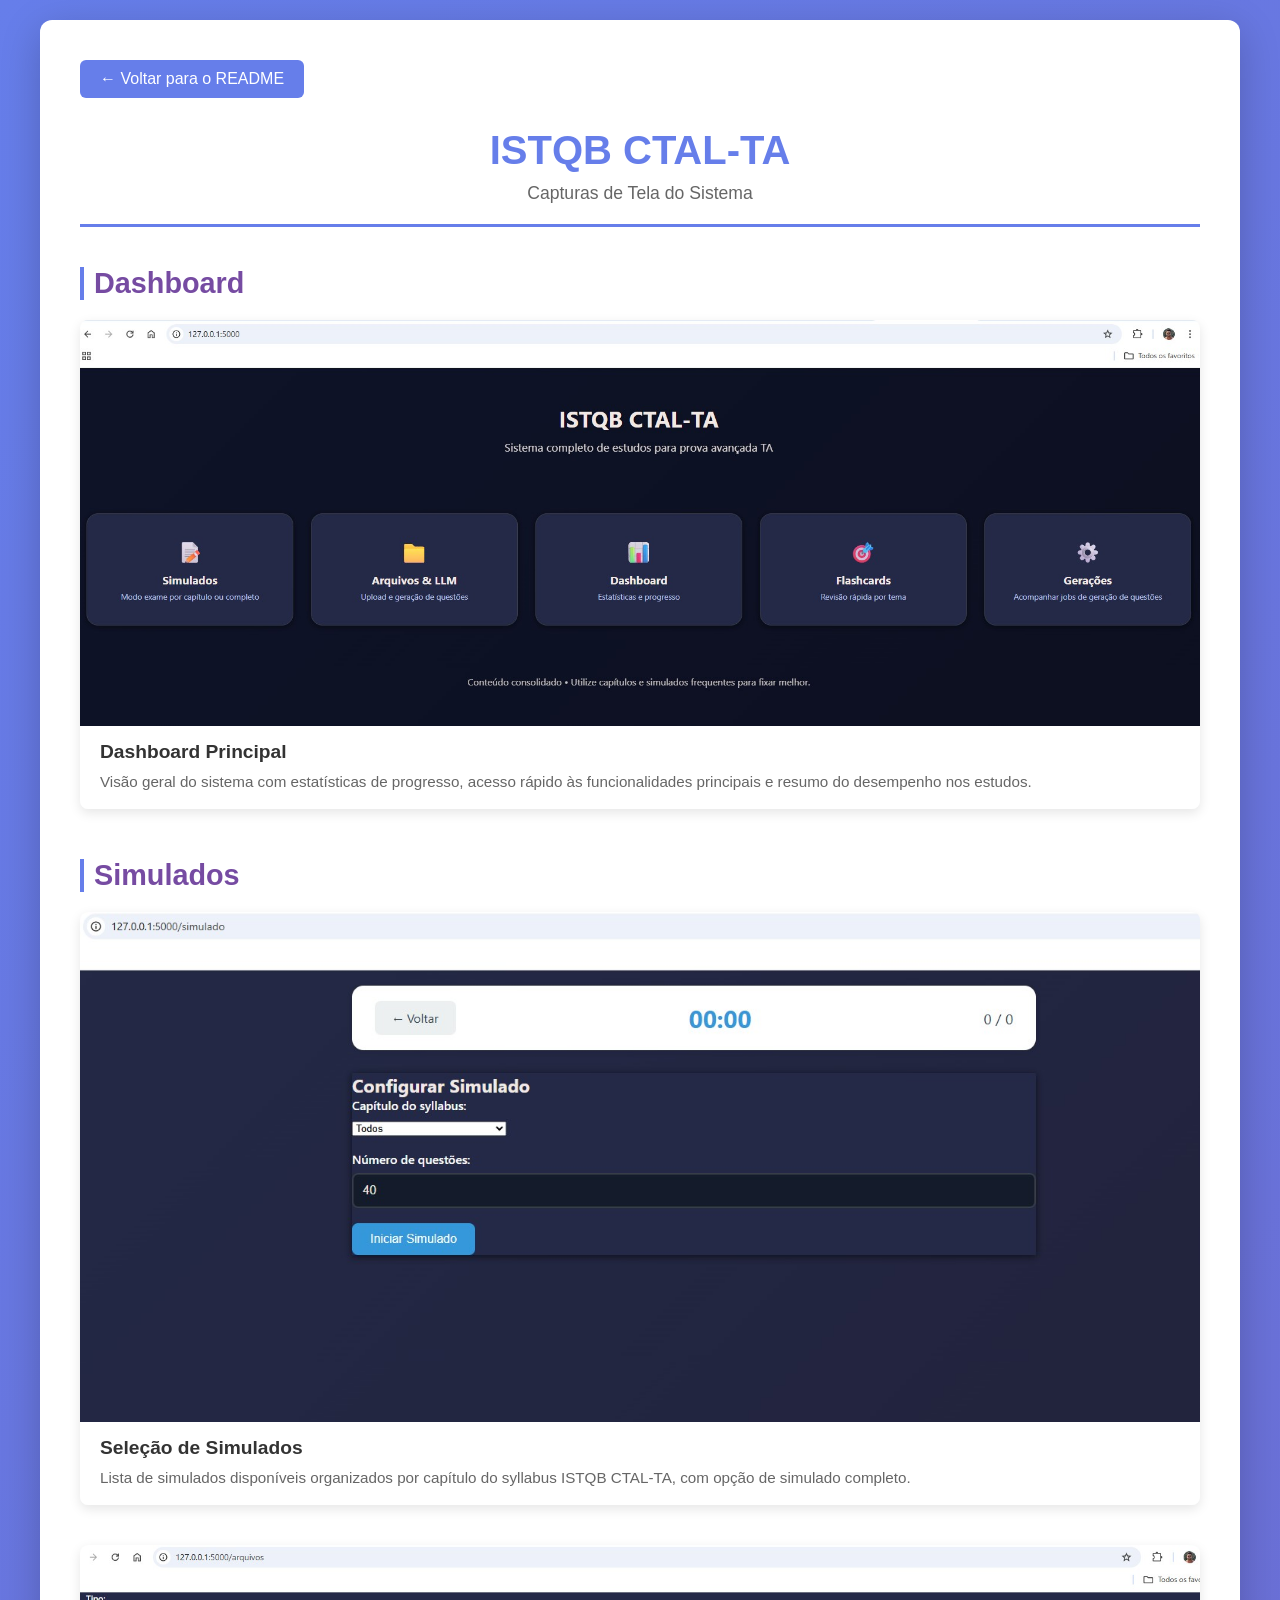
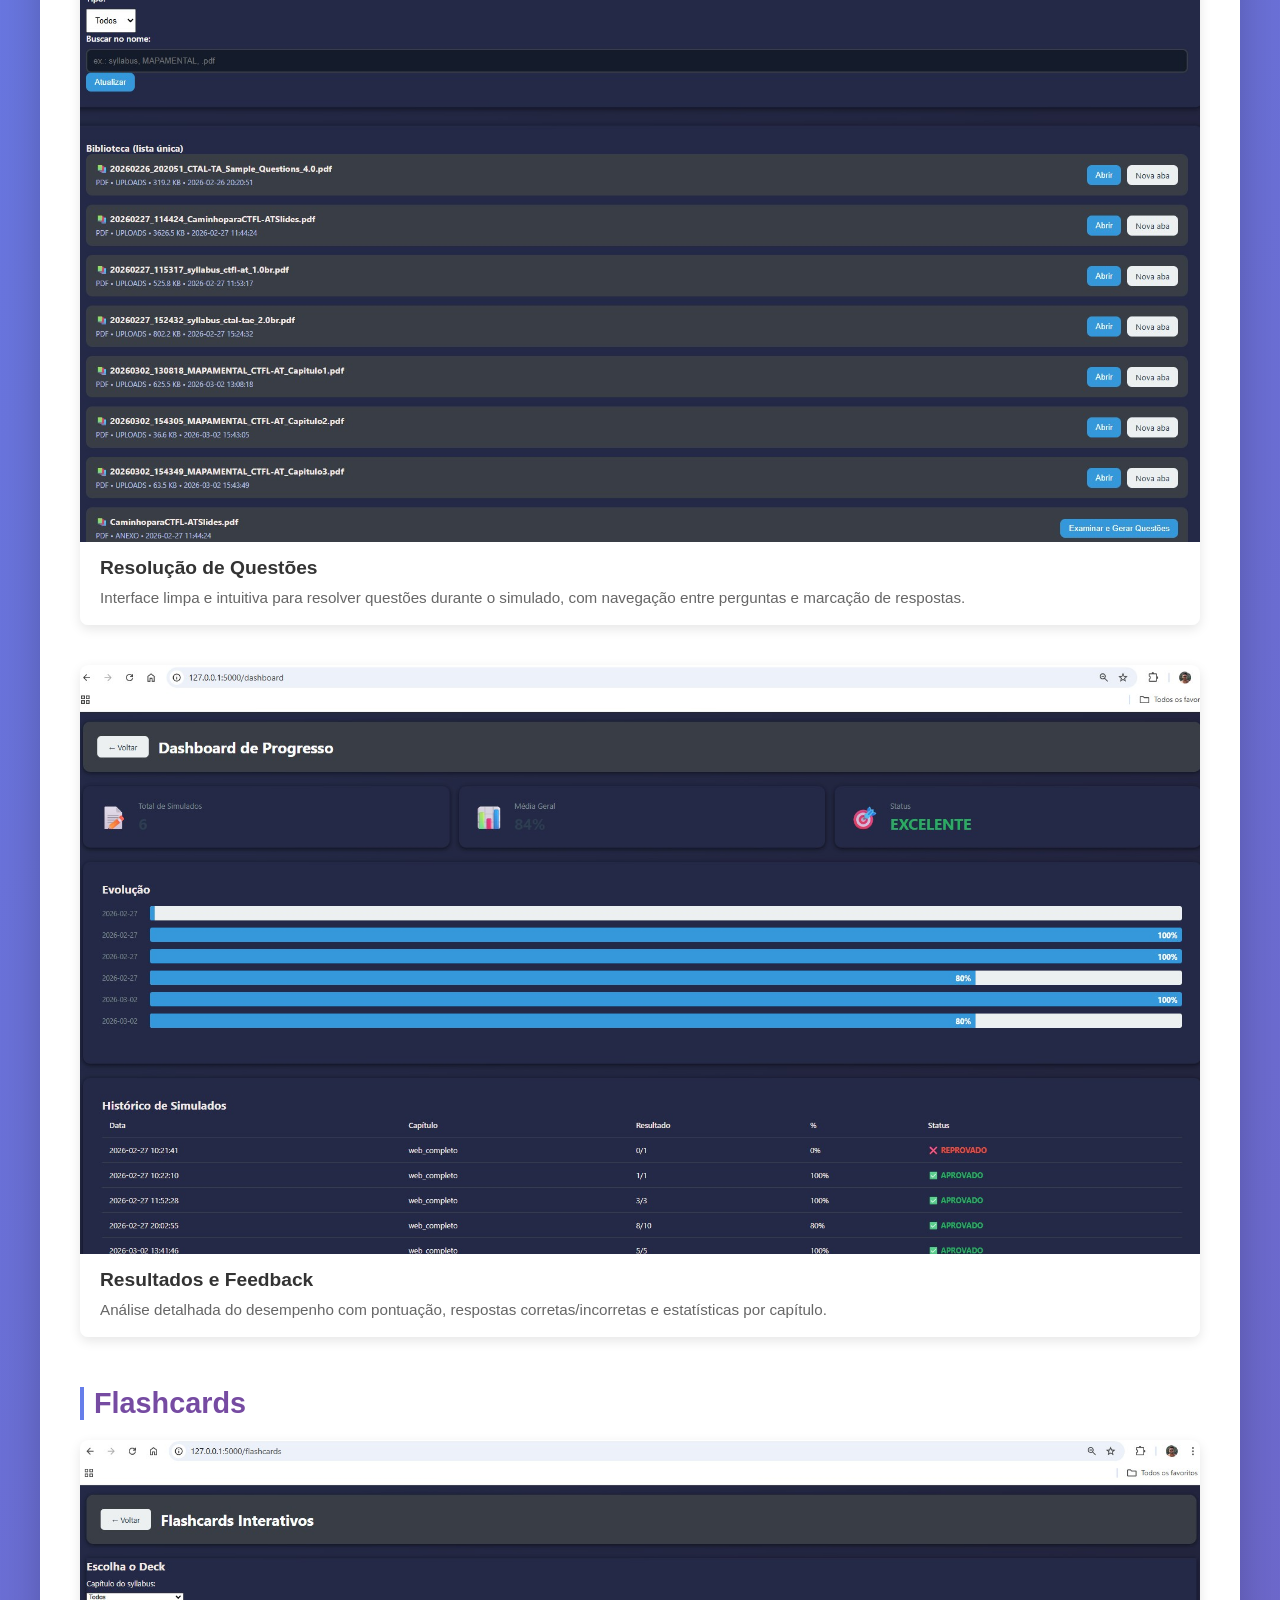
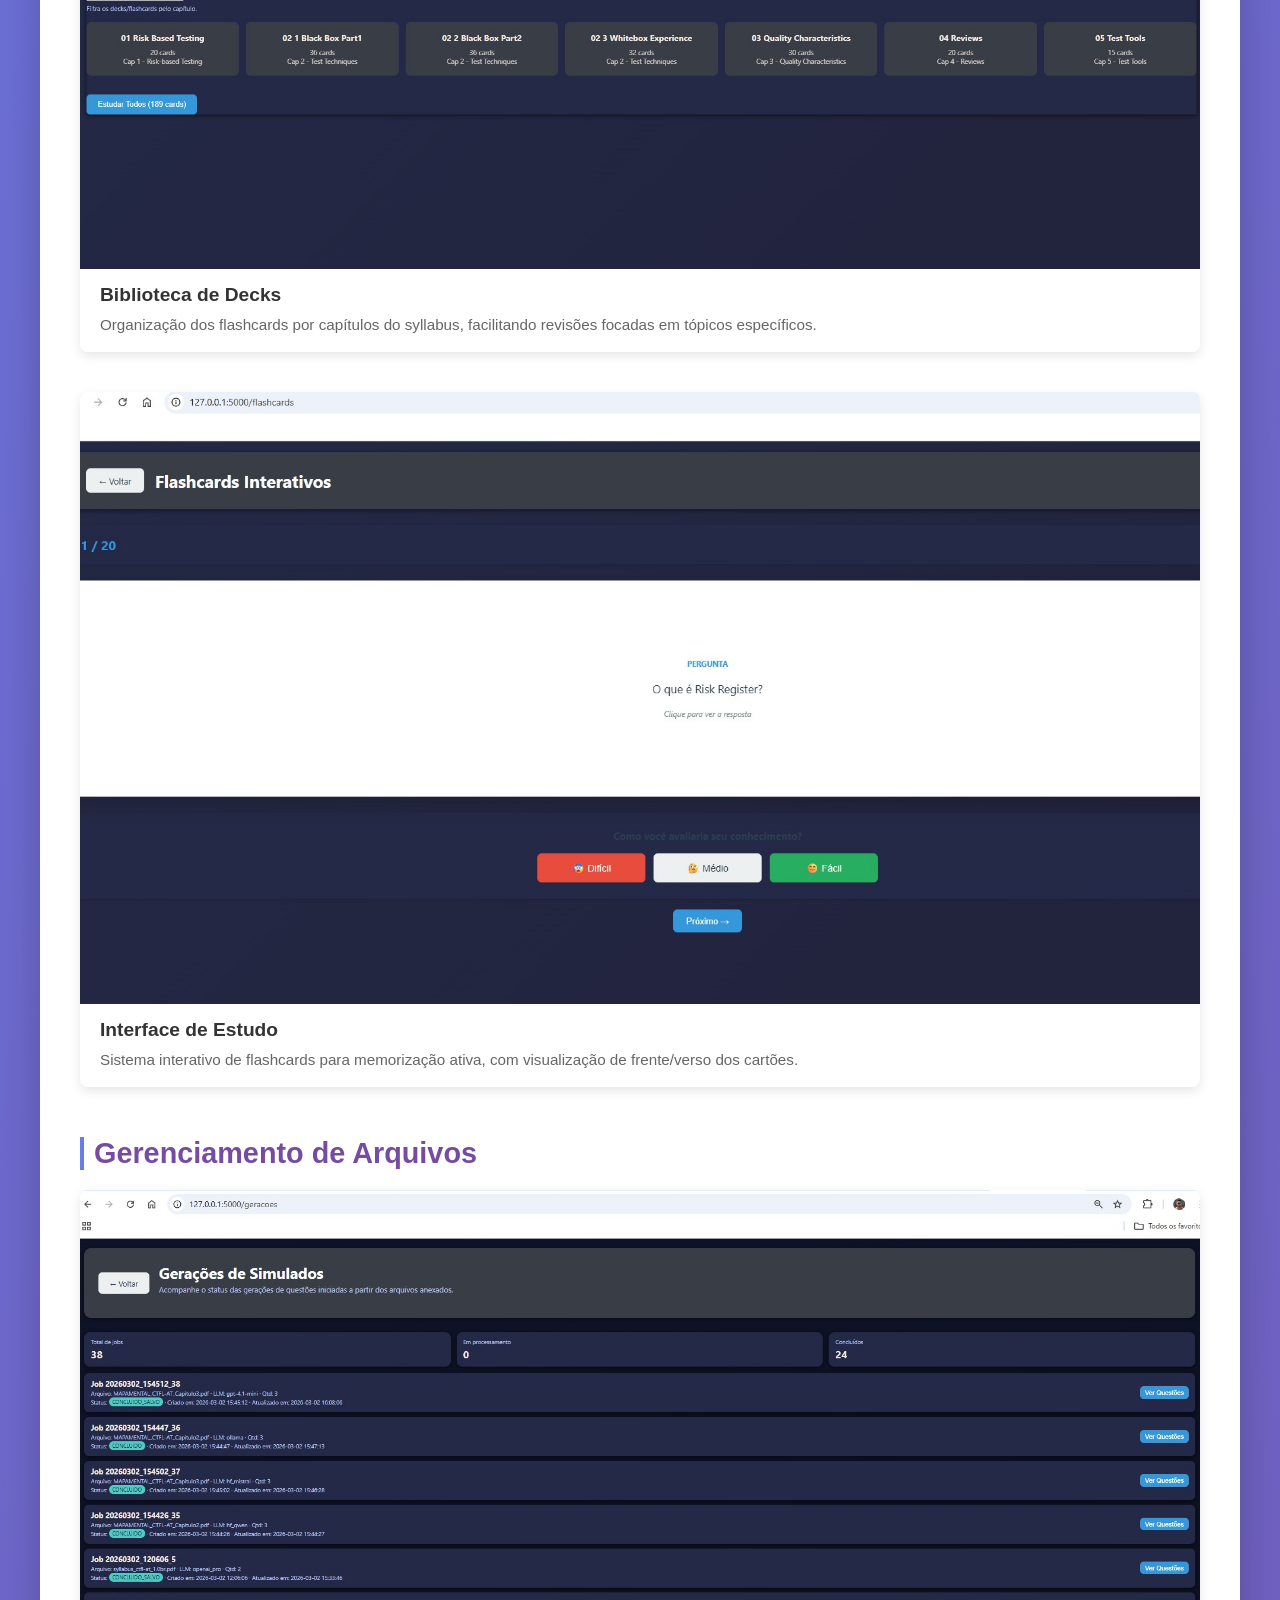
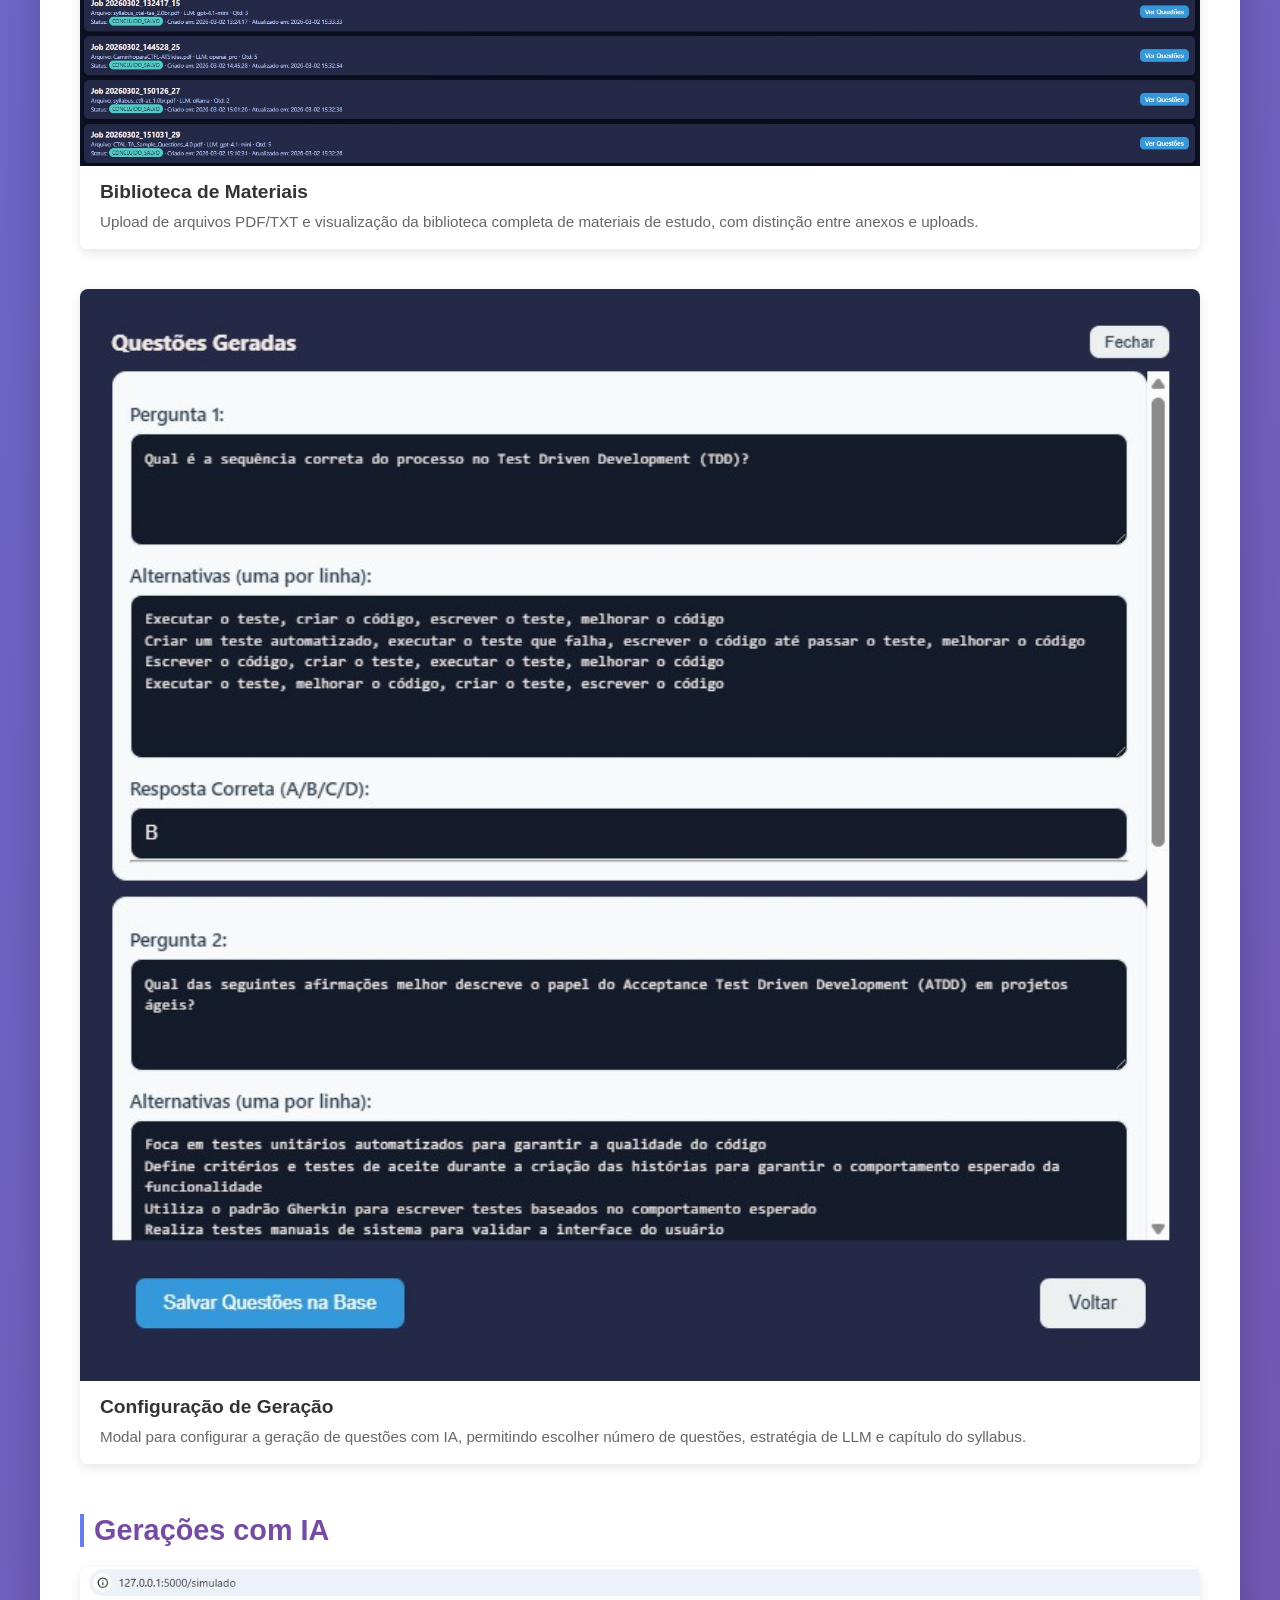
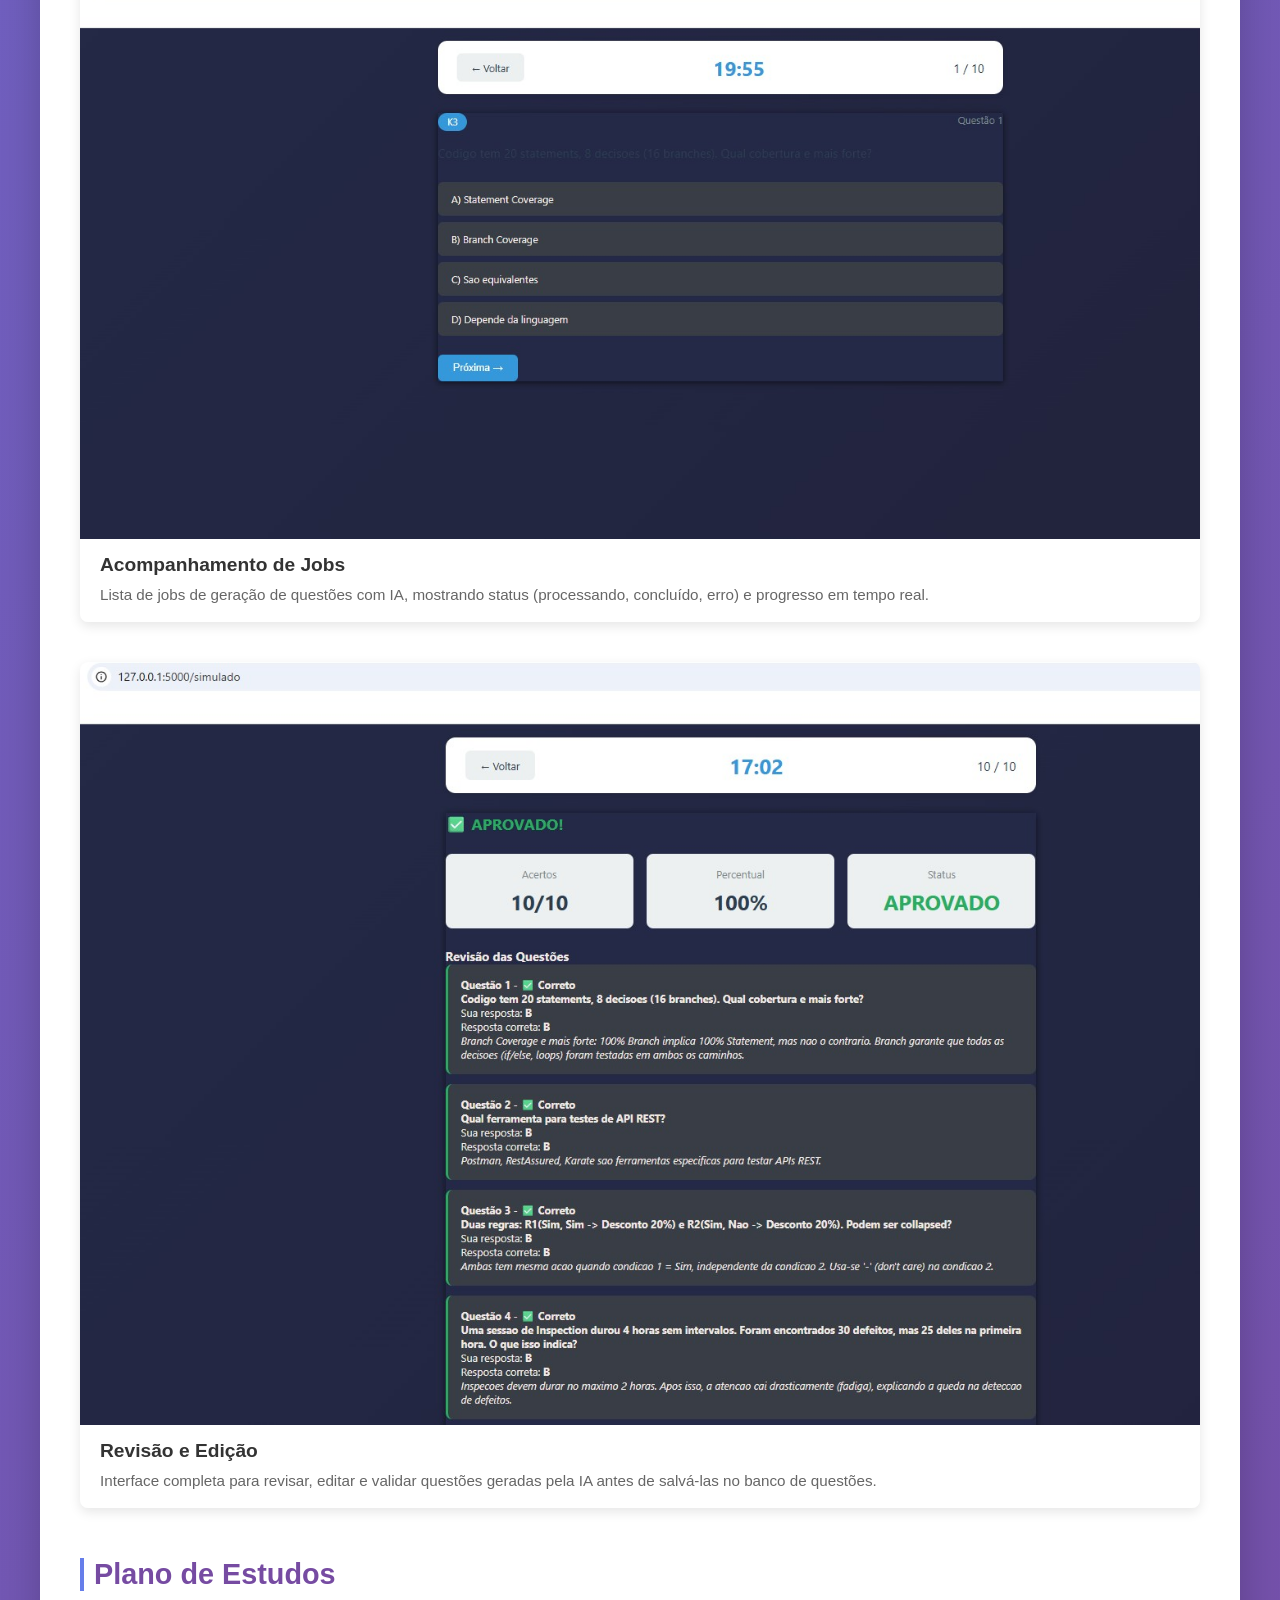
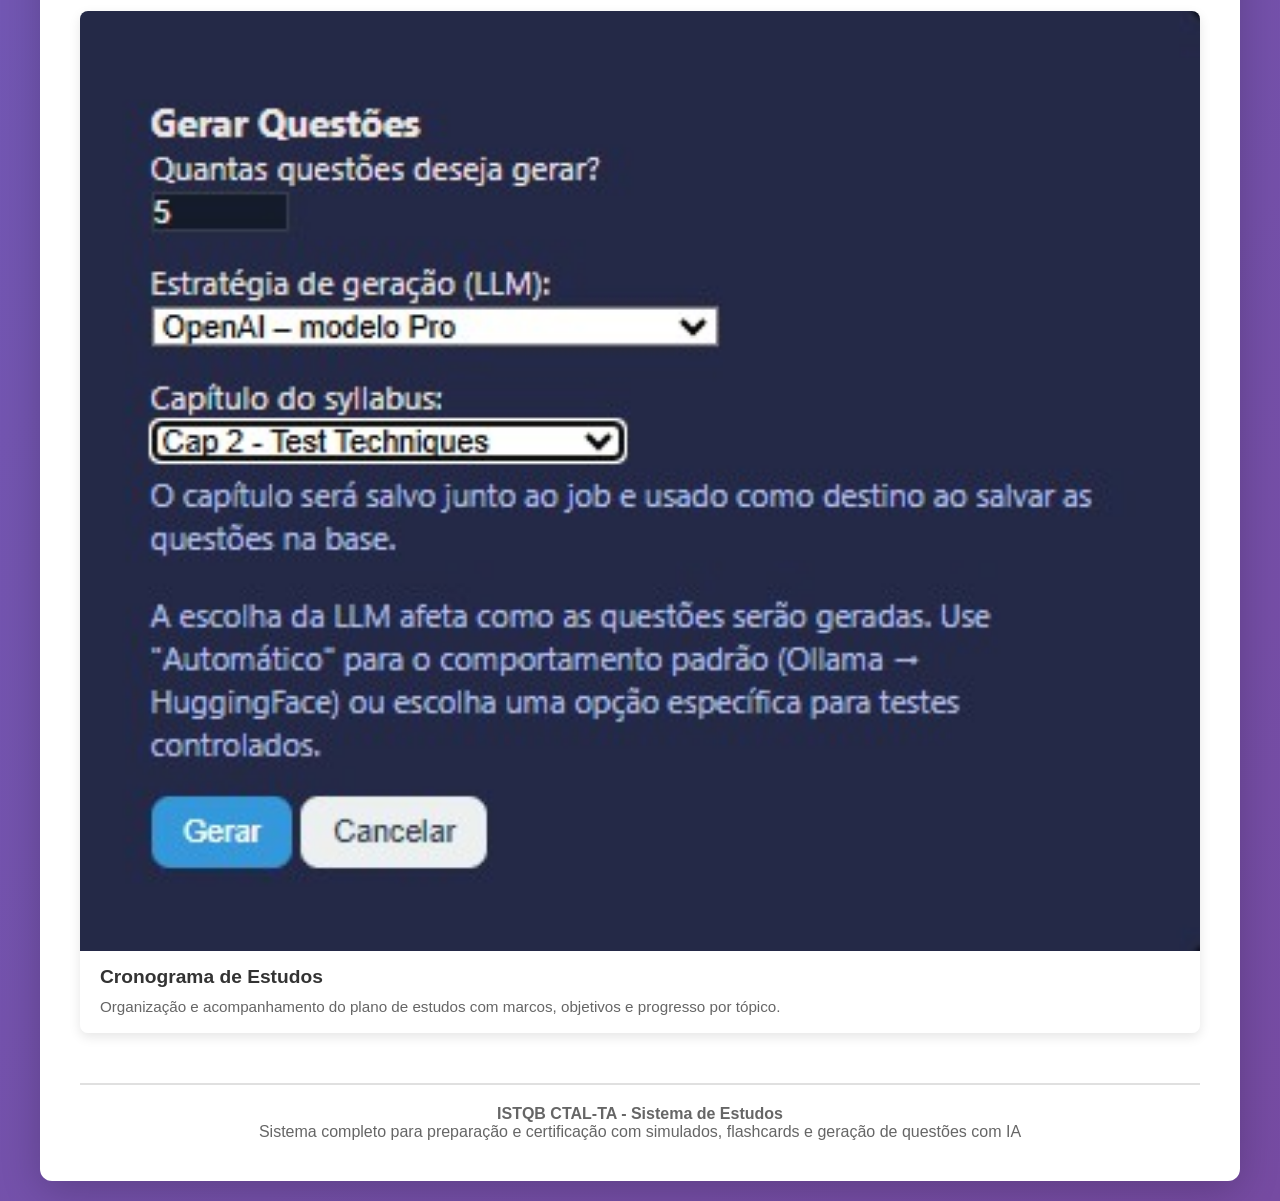
==== screenshots.html @ 4a2ee7ed "update readme witch screenshot link and adjusts page geracoes" ====
<!DOCTYPE html>
<html lang="pt-BR">
<head>
    <meta charset="UTF-8">
    <meta name="viewport" content="width=device-width, initial-scale=1.0">
    <title>ISTQB CTAL-TA - Capturas de Tela do Sistema</title>
    <style>
        * {
            margin: 0;
            padding: 0;
            box-sizing: border-box;
        }

        body {
            font-family: 'Segoe UI', Tahoma, Geneva, Verdana, sans-serif;
            background: linear-gradient(135deg, #667eea 0%, #764ba2 100%);
            color: #333;
            padding: 20px;
        }

        .container {
            max-width: 1200px;
            margin: 0 auto;
            background: white;
            border-radius: 12px;
            padding: 40px;
            box-shadow: 0 10px 40px rgba(0, 0, 0, 0.2);
        }

        header {
            text-align: center;
            margin-bottom: 40px;
            border-bottom: 3px solid #667eea;
            padding-bottom: 20px;
        }

        h1 {
            color: #667eea;
            font-size: 2.5rem;
            margin-bottom: 10px;
        }

        .subtitle {
            color: #666;
            font-size: 1.1rem;
        }

        .section {
            margin-bottom: 50px;
        }

        .section-title {
            color: #764ba2;
            font-size: 1.8rem;
            margin-bottom: 20px;
            padding-left: 10px;
            border-left: 4px solid #667eea;
        }

        .screenshot-item {
            margin-bottom: 40px;
            background: #f8f9fa;
            border-radius: 8px;
            overflow: hidden;
            box-shadow: 0 4px 12px rgba(0, 0, 0, 0.1);
            transition: transform 0.3s ease;
        }

        .screenshot-item:hover {
            transform: translateY(-5px);
            box-shadow: 0 8px 20px rgba(0, 0, 0, 0.15);
        }

        .screenshot-item img {
            width: 100%;
            height: auto;
            display: block;
            cursor: pointer;
        }

        .screenshot-caption {
            padding: 15px 20px;
            background: white;
        }

        .screenshot-caption h3 {
            color: #333;
            font-size: 1.2rem;
            margin-bottom: 8px;
        }

        .screenshot-caption p {
            color: #666;
            font-size: 0.95rem;
            line-height: 1.5;
        }

        .back-link {
            display: inline-block;
            margin-bottom: 30px;
            padding: 10px 20px;
            background: #667eea;
            color: white;
            text-decoration: none;
            border-radius: 6px;
            transition: background 0.3s ease;
        }

        .back-link:hover {
            background: #764ba2;
        }

        /* Modal para visualizar imagem em tamanho maior */
        .modal {
            display: none;
            position: fixed;
            z-index: 1000;
            left: 0;
            top: 0;
            width: 100%;
            height: 100%;
            background-color: rgba(0, 0, 0, 0.9);
            overflow: auto;
        }

        .modal-content {
            margin: auto;
            display: block;
            max-width: 90%;
            max-height: 90%;
            position: absolute;
            top: 50%;
            left: 50%;
            transform: translate(-50%, -50%);
        }

        .close {
            position: absolute;
            top: 20px;
            right: 35px;
            color: white;
            font-size: 40px;
            font-weight: bold;
            cursor: pointer;
            transition: 0.3s;
        }

        .close:hover {
            color: #bbb;
        }

        footer {
            text-align: center;
            margin-top: 40px;
            padding-top: 20px;
            border-top: 2px solid #e0e0e0;
            color: #666;
        }

        @media (max-width: 768px) {
            .container {
                padding: 20px;
            }

            h1 {
                font-size: 2rem;
            }

            .section-title {
                font-size: 1.4rem;
            }
        }
    </style>
</head>
<body>
    <div class="container">
        <a href="README.md" class="back-link">← Voltar para o README</a>

        <header>
            <h1>ISTQB CTAL-TA</h1>
            <p class="subtitle">Capturas de Tela do Sistema</p>
        </header>

        <!-- Dashboard -->
        <div class="section">
            <h2 class="section-title">Dashboard</h2>
            
            <div class="screenshot-item">
                <img src="prints/001.jpg" alt="Dashboard Principal" onclick="openModal(this.src)">
                <div class="screenshot-caption">
                    <h3>Dashboard Principal</h3>
                    <p>Visão geral do sistema com estatísticas de progresso, acesso rápido às funcionalidades principais e resumo do desempenho nos estudos.</p>
                </div>
            </div>
        </div>

        <!-- Simulados -->
        <div class="section">
            <h2 class="section-title">Simulados</h2>
            
            <div class="screenshot-item">
                <img src="prints/002.jpg" alt="Lista de Simulados" onclick="openModal(this.src)">
                <div class="screenshot-caption">
                    <h3>Seleção de Simulados</h3>
                    <p>Lista de simulados disponíveis organizados por capítulo do syllabus ISTQB CTAL-TA, com opção de simulado completo.</p>
                </div>
            </div>

            <div class="screenshot-item">
                <img src="prints/003.jpg" alt="Simulado em Andamento" onclick="openModal(this.src)">
                <div class="screenshot-caption">
                    <h3>Resolução de Questões</h3>
                    <p>Interface limpa e intuitiva para resolver questões durante o simulado, com navegação entre perguntas e marcação de respostas.</p>
                </div>
            </div>

            <div class="screenshot-item">
                <img src="prints/004.jpg" alt="Resultado do Simulado" onclick="openModal(this.src)">
                <div class="screenshot-caption">
                    <h3>Resultados e Feedback</h3>
                    <p>Análise detalhada do desempenho com pontuação, respostas corretas/incorretas e estatísticas por capítulo.</p>
                </div>
            </div>
        </div>

        <!-- Flashcards -->
        <div class="section">
            <h2 class="section-title">Flashcards</h2>
            
            <div class="screenshot-item">
                <img src="prints/005.jpg" alt="Decks de Flashcards" onclick="openModal(this.src)">
                <div class="screenshot-caption">
                    <h3>Biblioteca de Decks</h3>
                    <p>Organização dos flashcards por capítulos do syllabus, facilitando revisões focadas em tópicos específicos.</p>
                </div>
            </div>

            <div class="screenshot-item">
                <img src="prints/006.jpg" alt="Estudo com Flashcards" onclick="openModal(this.src)">
                <div class="screenshot-caption">
                    <h3>Interface de Estudo</h3>
                    <p>Sistema interativo de flashcards para memorização ativa, com visualização de frente/verso dos cartões.</p>
                </div>
            </div>
        </div>

        <!-- Gerenciamento de Arquivos -->
        <div class="section">
            <h2 class="section-title">Gerenciamento de Arquivos</h2>
            
            <div class="screenshot-item">
                <img src="prints/007.jpg" alt="Upload e Biblioteca" onclick="openModal(this.src)">
                <div class="screenshot-caption">
                    <h3>Biblioteca de Materiais</h3>
                    <p>Upload de arquivos PDF/TXT e visualização da biblioteca completa de materiais de estudo, com distinção entre anexos e uploads.</p>
                </div>
            </div>

            <div class="screenshot-item">
                <img src="prints/08.jpg" alt="Modal de Geração" onclick="openModal(this.src)">
                <div class="screenshot-caption">
                    <h3>Configuração de Geração</h3>
                    <p>Modal para configurar a geração de questões com IA, permitindo escolher número de questões, estratégia de LLM e capítulo do syllabus.</p>
                </div>
            </div>
        </div>

        <!-- Gerações Assíncronas -->
        <div class="section">
            <h2 class="section-title">Gerações com IA</h2>
            
            <div class="screenshot-item">
                <img src="prints/009.jpg" alt="Jobs de Geração" onclick="openModal(this.src)">
                <div class="screenshot-caption">
                    <h3>Acompanhamento de Jobs</h3>
                    <p>Lista de jobs de geração de questões com IA, mostrando status (processando, concluído, erro) e progresso em tempo real.</p>
                </div>
            </div>

            <div class="screenshot-item">
                <img src="prints/010.jpg" alt="Revisão de Questões" onclick="openModal(this.src)">
                <div class="screenshot-caption">
                    <h3>Revisão e Edição</h3>
                    <p>Interface completa para revisar, editar e validar questões geradas pela IA antes de salvá-las no banco de questões.</p>
                </div>
            </div>
        </div>

        <!-- Plano de Estudos -->
        <div class="section">
            <h2 class="section-title">Plano de Estudos</h2>
            
            <div class="screenshot-item">
                <img src="prints/011.jpg" alt="Plano de Estudos" onclick="openModal(this.src)">
                <div class="screenshot-caption">
                    <h3>Cronograma de Estudos</h3>
                    <p>Organização e acompanhamento do plano de estudos com marcos, objetivos e progresso por tópico.</p>
                </div>
            </div>
        </div>

        <footer>
            <p><strong>ISTQB CTAL-TA - Sistema de Estudos</strong></p>
            <p>Sistema completo para preparação e certificação com simulados, flashcards e geração de questões com IA</p>
        </footer>
    </div>

    <!-- Modal para visualização ampliada -->
    <div id="imageModal" class="modal" onclick="closeModal()">
        <span class="close" onclick="closeModal()">&times;</span>
        <img class="modal-content" id="modalImage">
    </div>

    <script>
        function openModal(src) {
            const modal = document.getElementById('imageModal');
            const modalImg = document.getElementById('modalImage');
            modal.style.display = 'block';
            modalImg.src = src;
        }

        function closeModal() {
            document.getElementById('imageModal').style.display = 'none';
        }

        // Fechar modal com ESC
        document.addEventListener('keydown', function(event) {
            if (event.key === 'Escape') {
                closeModal();
            }
        });
    </script>
</body>
</html>
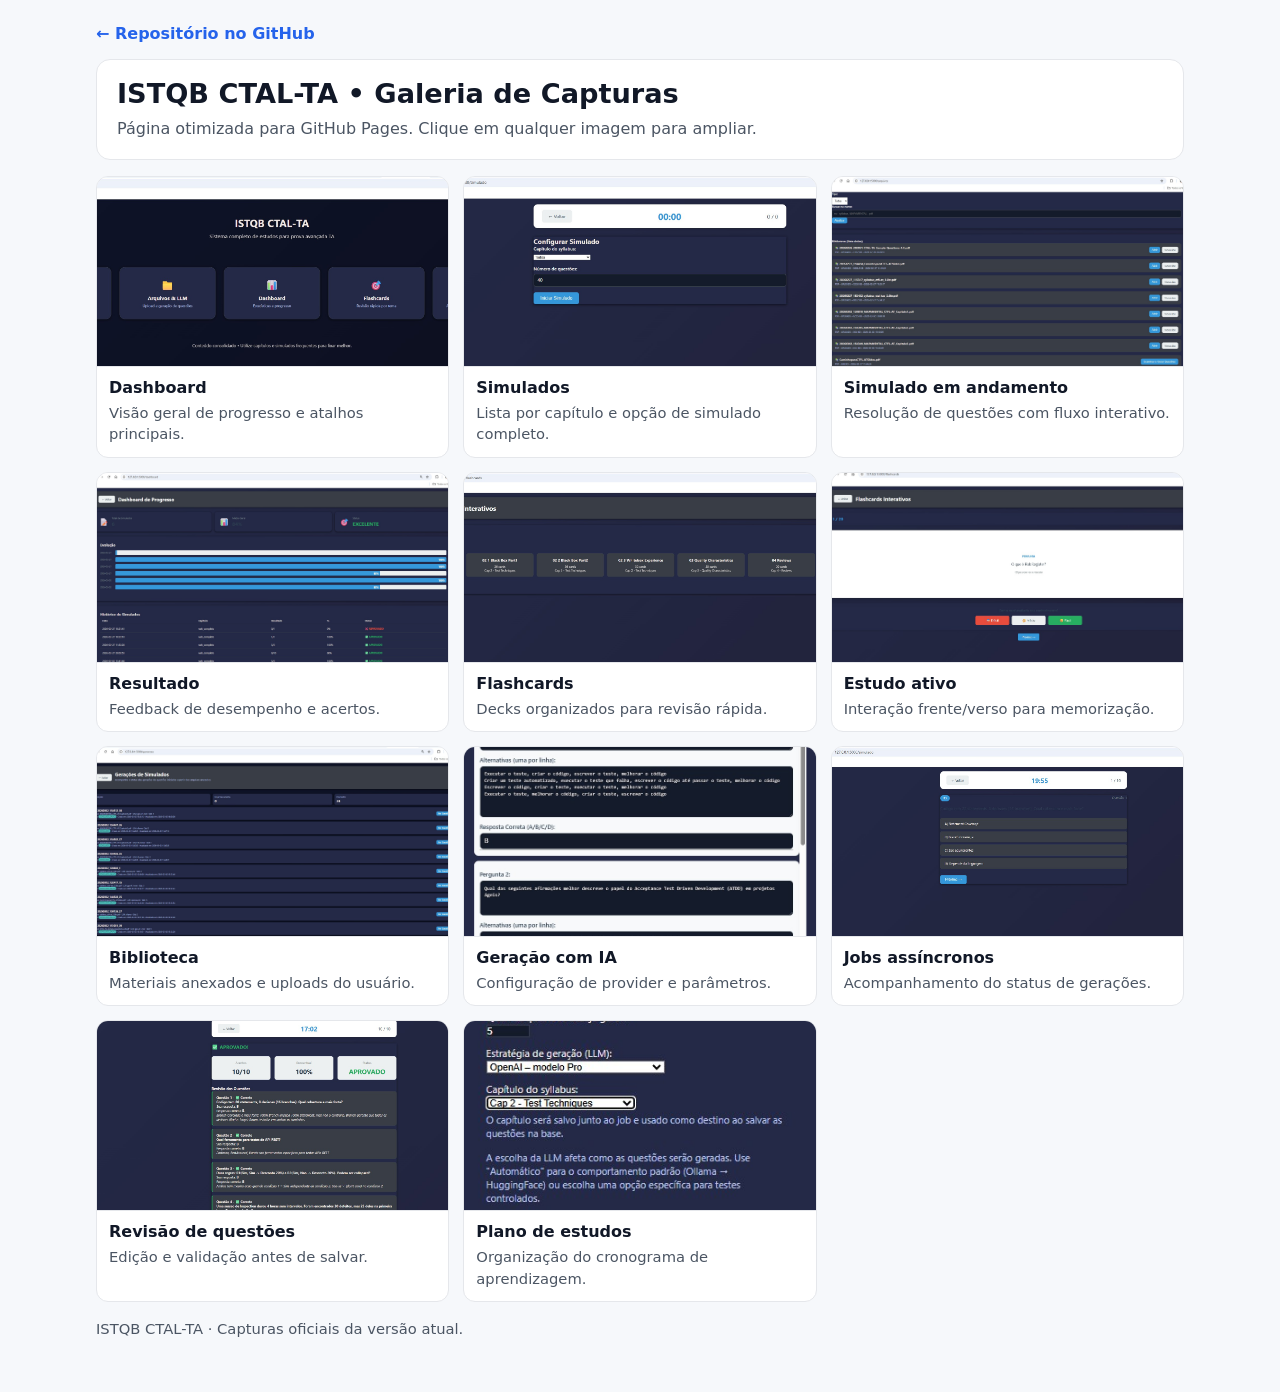
==== commit 46040dc2: "update readme and screenshots" ====
--- a/screenshots.html
+++ b/screenshots.html
@@ -3,331 +3,207 @@
 <head>
     <meta charset="UTF-8">
     <meta name="viewport" content="width=device-width, initial-scale=1.0">
-    <title>ISTQB CTAL-TA - Capturas de Tela do Sistema</title>
+    <title>ISTQB CTAL-TA - Galeria do Sistema</title>
     <style>
-        * {
+        :root {
+            color-scheme: light;
+            --bg: #f6f8fb;
+            --card: #ffffff;
+            --line: #e5e7eb;
+            --text: #111827;
+            --muted: #4b5563;
+            --brand: #2563eb;
+            --brand-strong: #1d4ed8;
+        }
+
+        * { box-sizing: border-box; }
+
+        body {
             margin: 0;
-            padding: 0;
-            box-sizing: border-box;
-        }
-
-        body {
-            font-family: 'Segoe UI', Tahoma, Geneva, Verdana, sans-serif;
-            background: linear-gradient(135deg, #667eea 0%, #764ba2 100%);
-            color: #333;
-            padding: 20px;
-        }
-
-        .container {
-            max-width: 1200px;
+            font-family: system-ui, -apple-system, Segoe UI, Roboto, Arial, sans-serif;
+            background: var(--bg);
+            color: var(--text);
+        }
+
+        .wrap {
+            max-width: 1120px;
             margin: 0 auto;
-            background: white;
-            border-radius: 12px;
-            padding: 40px;
-            box-shadow: 0 10px 40px rgba(0, 0, 0, 0.2);
-        }
-
-        header {
-            text-align: center;
-            margin-bottom: 40px;
-            border-bottom: 3px solid #667eea;
-            padding-bottom: 20px;
-        }
-
-        h1 {
-            color: #667eea;
-            font-size: 2.5rem;
-            margin-bottom: 10px;
-        }
-
-        .subtitle {
-            color: #666;
-            font-size: 1.1rem;
-        }
-
-        .section {
-            margin-bottom: 50px;
-        }
-
-        .section-title {
-            color: #764ba2;
-            font-size: 1.8rem;
-            margin-bottom: 20px;
-            padding-left: 10px;
-            border-left: 4px solid #667eea;
-        }
-
-        .screenshot-item {
-            margin-bottom: 40px;
-            background: #f8f9fa;
-            border-radius: 8px;
-            overflow: hidden;
-            box-shadow: 0 4px 12px rgba(0, 0, 0, 0.1);
-            transition: transform 0.3s ease;
-        }
-
-        .screenshot-item:hover {
-            transform: translateY(-5px);
-            box-shadow: 0 8px 20px rgba(0, 0, 0, 0.15);
-        }
-
-        .screenshot-item img {
-            width: 100%;
-            height: auto;
-            display: block;
-            cursor: pointer;
-        }
-
-        .screenshot-caption {
-            padding: 15px 20px;
-            background: white;
-        }
-
-        .screenshot-caption h3 {
-            color: #333;
-            font-size: 1.2rem;
-            margin-bottom: 8px;
-        }
-
-        .screenshot-caption p {
-            color: #666;
-            font-size: 0.95rem;
-            line-height: 1.5;
+            padding: 24px 16px 40px;
+        }
+
+        .topbar {
+            margin-bottom: 16px;
         }
 
         .back-link {
             display: inline-block;
-            margin-bottom: 30px;
-            padding: 10px 20px;
-            background: #667eea;
-            color: white;
             text-decoration: none;
-            border-radius: 6px;
-            transition: background 0.3s ease;
-        }
-
-        .back-link:hover {
-            background: #764ba2;
-        }
-
-        /* Modal para visualizar imagem em tamanho maior */
+            color: var(--brand);
+            font-weight: 600;
+        }
+
+        .hero {
+            background: var(--card);
+            border: 1px solid var(--line);
+            border-radius: 14px;
+            padding: 18px 20px;
+            margin-bottom: 16px;
+        }
+
+        h1 {
+            margin: 0 0 8px;
+            font-size: 1.7rem;
+        }
+
+        .subtitle {
+            margin: 0;
+            color: var(--muted);
+            line-height: 1.5;
+        }
+
+        .grid {
+            display: grid;
+            grid-template-columns: repeat(auto-fit, minmax(290px, 1fr));
+            gap: 14px;
+        }
+
+        .card {
+            background: var(--card);
+            border: 1px solid var(--line);
+            border-radius: 12px;
+            overflow: hidden;
+        }
+
+        .card button {
+            display: block;
+            width: 100%;
+            border: 0;
+            padding: 0;
+            background: transparent;
+            cursor: zoom-in;
+        }
+
+        .card img {
+            width: 100%;
+            height: 190px;
+            object-fit: cover;
+            display: block;
+            border-bottom: 1px solid var(--line);
+        }
+
+        .cap {
+            padding: 11px 12px 12px;
+        }
+
+        .cap h2 {
+            margin: 0 0 5px;
+            font-size: 1rem;
+        }
+
+        .cap p {
+            margin: 0;
+            color: var(--muted);
+            font-size: 0.92rem;
+            line-height: 1.45;
+        }
+
+        .footer {
+            margin-top: 18px;
+            color: var(--muted);
+            font-size: 0.92rem;
+        }
+
         .modal {
+            position: fixed;
+            inset: 0;
+            background: rgba(0,0,0,.84);
             display: none;
+            align-items: center;
+            justify-content: center;
+            padding: 18px;
+            z-index: 999;
+        }
+
+        .modal.open { display: flex; }
+
+        .modal img {
+            max-width: min(1200px, 100%);
+            max-height: 92vh;
+            border-radius: 10px;
+            box-shadow: 0 16px 40px rgba(0,0,0,.45);
+        }
+
+        .close {
             position: fixed;
-            z-index: 1000;
-            left: 0;
-            top: 0;
-            width: 100%;
-            height: 100%;
-            background-color: rgba(0, 0, 0, 0.9);
-            overflow: auto;
-        }
-
-        .modal-content {
-            margin: auto;
-            display: block;
-            max-width: 90%;
-            max-height: 90%;
-            position: absolute;
-            top: 50%;
-            left: 50%;
-            transform: translate(-50%, -50%);
-        }
-
-        .close {
-            position: absolute;
-            top: 20px;
-            right: 35px;
-            color: white;
-            font-size: 40px;
-            font-weight: bold;
+            top: 14px;
+            right: 16px;
+            border: 0;
+            background: transparent;
+            color: #fff;
+            font-size: 2rem;
             cursor: pointer;
-            transition: 0.3s;
-        }
-
-        .close:hover {
-            color: #bbb;
-        }
-
-        footer {
-            text-align: center;
-            margin-top: 40px;
-            padding-top: 20px;
-            border-top: 2px solid #e0e0e0;
-            color: #666;
-        }
-
-        @media (max-width: 768px) {
-            .container {
-                padding: 20px;
-            }
-
-            h1 {
-                font-size: 2rem;
-            }
-
-            .section-title {
-                font-size: 1.4rem;
-            }
         }
     </style>
 </head>
 <body>
-    <div class="container">
-        <a href="README.md" class="back-link">← Voltar para o README</a>
-
-        <header>
-            <h1>ISTQB CTAL-TA</h1>
-            <p class="subtitle">Capturas de Tela do Sistema</p>
-        </header>
-
-        <!-- Dashboard -->
-        <div class="section">
-            <h2 class="section-title">Dashboard</h2>
-            
-            <div class="screenshot-item">
-                <img src="prints/001.jpg" alt="Dashboard Principal" onclick="openModal(this.src)">
-                <div class="screenshot-caption">
-                    <h3>Dashboard Principal</h3>
-                    <p>Visão geral do sistema com estatísticas de progresso, acesso rápido às funcionalidades principais e resumo do desempenho nos estudos.</p>
-                </div>
-            </div>
+    <main class="wrap">
+        <div class="topbar">
+            <a href="https://github.com/lucasteixeirati/ISTQB-CTAL-TA" class="back-link">← Repositório no GitHub</a>
         </div>
 
-        <!-- Simulados -->
-        <div class="section">
-            <h2 class="section-title">Simulados</h2>
-            
-            <div class="screenshot-item">
-                <img src="prints/002.jpg" alt="Lista de Simulados" onclick="openModal(this.src)">
-                <div class="screenshot-caption">
-                    <h3>Seleção de Simulados</h3>
-                    <p>Lista de simulados disponíveis organizados por capítulo do syllabus ISTQB CTAL-TA, com opção de simulado completo.</p>
-                </div>
-            </div>
-
-            <div class="screenshot-item">
-                <img src="prints/003.jpg" alt="Simulado em Andamento" onclick="openModal(this.src)">
-                <div class="screenshot-caption">
-                    <h3>Resolução de Questões</h3>
-                    <p>Interface limpa e intuitiva para resolver questões durante o simulado, com navegação entre perguntas e marcação de respostas.</p>
-                </div>
-            </div>
-
-            <div class="screenshot-item">
-                <img src="prints/004.jpg" alt="Resultado do Simulado" onclick="openModal(this.src)">
-                <div class="screenshot-caption">
-                    <h3>Resultados e Feedback</h3>
-                    <p>Análise detalhada do desempenho com pontuação, respostas corretas/incorretas e estatísticas por capítulo.</p>
-                </div>
-            </div>
-        </div>
-
-        <!-- Flashcards -->
-        <div class="section">
-            <h2 class="section-title">Flashcards</h2>
-            
-            <div class="screenshot-item">
-                <img src="prints/005.jpg" alt="Decks de Flashcards" onclick="openModal(this.src)">
-                <div class="screenshot-caption">
-                    <h3>Biblioteca de Decks</h3>
-                    <p>Organização dos flashcards por capítulos do syllabus, facilitando revisões focadas em tópicos específicos.</p>
-                </div>
-            </div>
-
-            <div class="screenshot-item">
-                <img src="prints/006.jpg" alt="Estudo com Flashcards" onclick="openModal(this.src)">
-                <div class="screenshot-caption">
-                    <h3>Interface de Estudo</h3>
-                    <p>Sistema interativo de flashcards para memorização ativa, com visualização de frente/verso dos cartões.</p>
-                </div>
-            </div>
-        </div>
-
-        <!-- Gerenciamento de Arquivos -->
-        <div class="section">
-            <h2 class="section-title">Gerenciamento de Arquivos</h2>
-            
-            <div class="screenshot-item">
-                <img src="prints/007.jpg" alt="Upload e Biblioteca" onclick="openModal(this.src)">
-                <div class="screenshot-caption">
-                    <h3>Biblioteca de Materiais</h3>
-                    <p>Upload de arquivos PDF/TXT e visualização da biblioteca completa de materiais de estudo, com distinção entre anexos e uploads.</p>
-                </div>
-            </div>
-
-            <div class="screenshot-item">
-                <img src="prints/08.jpg" alt="Modal de Geração" onclick="openModal(this.src)">
-                <div class="screenshot-caption">
-                    <h3>Configuração de Geração</h3>
-                    <p>Modal para configurar a geração de questões com IA, permitindo escolher número de questões, estratégia de LLM e capítulo do syllabus.</p>
-                </div>
-            </div>
-        </div>
-
-        <!-- Gerações Assíncronas -->
-        <div class="section">
-            <h2 class="section-title">Gerações com IA</h2>
-            
-            <div class="screenshot-item">
-                <img src="prints/009.jpg" alt="Jobs de Geração" onclick="openModal(this.src)">
-                <div class="screenshot-caption">
-                    <h3>Acompanhamento de Jobs</h3>
-                    <p>Lista de jobs de geração de questões com IA, mostrando status (processando, concluído, erro) e progresso em tempo real.</p>
-                </div>
-            </div>
-
-            <div class="screenshot-item">
-                <img src="prints/010.jpg" alt="Revisão de Questões" onclick="openModal(this.src)">
-                <div class="screenshot-caption">
-                    <h3>Revisão e Edição</h3>
-                    <p>Interface completa para revisar, editar e validar questões geradas pela IA antes de salvá-las no banco de questões.</p>
-                </div>
-            </div>
-        </div>
-
-        <!-- Plano de Estudos -->
-        <div class="section">
-            <h2 class="section-title">Plano de Estudos</h2>
-            
-            <div class="screenshot-item">
-                <img src="prints/011.jpg" alt="Plano de Estudos" onclick="openModal(this.src)">
-                <div class="screenshot-caption">
-                    <h3>Cronograma de Estudos</h3>
-                    <p>Organização e acompanhamento do plano de estudos com marcos, objetivos e progresso por tópico.</p>
-                </div>
-            </div>
-        </div>
-
-        <footer>
-            <p><strong>ISTQB CTAL-TA - Sistema de Estudos</strong></p>
-            <p>Sistema completo para preparação e certificação com simulados, flashcards e geração de questões com IA</p>
-        </footer>
+        <section class="hero">
+            <h1>ISTQB CTAL-TA • Galeria de Capturas</h1>
+            <p class="subtitle">Página otimizada para GitHub Pages. Clique em qualquer imagem para ampliar.</p>
+        </section>
+
+        <section class="grid" aria-label="Galeria de imagens">
+            <article class="card"><button data-src="prints/001.jpg"><img loading="lazy" src="prints/001.jpg" alt="Dashboard principal"></button><div class="cap"><h2>Dashboard</h2><p>Visão geral de progresso e atalhos principais.</p></div></article>
+            <article class="card"><button data-src="prints/002.jpg"><img loading="lazy" src="prints/002.jpg" alt="Lista de simulados"></button><div class="cap"><h2>Simulados</h2><p>Lista por capítulo e opção de simulado completo.</p></div></article>
+            <article class="card"><button data-src="prints/003.jpg"><img loading="lazy" src="prints/003.jpg" alt="Simulado em execução"></button><div class="cap"><h2>Simulado em andamento</h2><p>Resolução de questões com fluxo interativo.</p></div></article>
+            <article class="card"><button data-src="prints/004.jpg"><img loading="lazy" src="prints/004.jpg" alt="Resultado do simulado"></button><div class="cap"><h2>Resultado</h2><p>Feedback de desempenho e acertos.</p></div></article>
+            <article class="card"><button data-src="prints/005.jpg"><img loading="lazy" src="prints/005.jpg" alt="Decks de flashcards"></button><div class="cap"><h2>Flashcards</h2><p>Decks organizados para revisão rápida.</p></div></article>
+            <article class="card"><button data-src="prints/006.jpg"><img loading="lazy" src="prints/006.jpg" alt="Estudo com flashcards"></button><div class="cap"><h2>Estudo ativo</h2><p>Interação frente/verso para memorização.</p></div></article>
+            <article class="card"><button data-src="prints/007.jpg"><img loading="lazy" src="prints/007.jpg" alt="Biblioteca e upload"></button><div class="cap"><h2>Biblioteca</h2><p>Materiais anexados e uploads do usuário.</p></div></article>
+            <article class="card"><button data-src="prints/08.jpg"><img loading="lazy" src="prints/08.jpg" alt="Configuração de geração IA"></button><div class="cap"><h2>Geração com IA</h2><p>Configuração de provider e parâmetros.</p></div></article>
+            <article class="card"><button data-src="prints/009.jpg"><img loading="lazy" src="prints/009.jpg" alt="Jobs assíncronos"></button><div class="cap"><h2>Jobs assíncronos</h2><p>Acompanhamento do status de gerações.</p></div></article>
+            <article class="card"><button data-src="prints/010.jpg"><img loading="lazy" src="prints/010.jpg" alt="Revisão de questões"></button><div class="cap"><h2>Revisão de questões</h2><p>Edição e validação antes de salvar.</p></div></article>
+            <article class="card"><button data-src="prints/011.jpg"><img loading="lazy" src="prints/011.jpg" alt="Plano de estudos"></button><div class="cap"><h2>Plano de estudos</h2><p>Organização do cronograma de aprendizagem.</p></div></article>
+        </section>
+
+        <p class="footer">ISTQB CTAL-TA · Capturas oficiais da versão atual.</p>
+    </main>
+
+    <div class="modal" id="modal" aria-hidden="true">
+        <button class="close" id="close" aria-label="Fechar">×</button>
+        <img id="modal-img" alt="Imagem ampliada">
     </div>
 
-    <!-- Modal para visualização ampliada -->
-    <div id="imageModal" class="modal" onclick="closeModal()">
-        <span class="close" onclick="closeModal()">&times;</span>
-        <img class="modal-content" id="modalImage">
-    </div>
-
     <script>
-        function openModal(src) {
-            const modal = document.getElementById('imageModal');
-            const modalImg = document.getElementById('modalImage');
-            modal.style.display = 'block';
-            modalImg.src = src;
-        }
+        const modal = document.getElementById('modal');
+        const modalImg = document.getElementById('modal-img');
+        const closeBtn = document.getElementById('close');
+
+        document.querySelectorAll('.card button').forEach((button) => {
+            button.addEventListener('click', () => {
+                modal.classList.add('open');
+                modal.setAttribute('aria-hidden', 'false');
+                modalImg.src = button.dataset.src;
+                modalImg.alt = button.querySelector('img')?.alt || 'Imagem ampliada';
+            });
+        });
 
         function closeModal() {
-            document.getElementById('imageModal').style.display = 'none';
-        }
-
-        // Fechar modal com ESC
-        document.addEventListener('keydown', function(event) {
-            if (event.key === 'Escape') {
-                closeModal();
-            }
+            modal.classList.remove('open');
+            modal.setAttribute('aria-hidden', 'true');
+            modalImg.src = '';
+        }
+
+        closeBtn.addEventListener('click', closeModal);
+        modal.addEventListener('click', (event) => {
+            if (event.target === modal) closeModal();
+        });
+        document.addEventListener('keydown', (event) => {
+            if (event.key === 'Escape') closeModal();
         });
     </script>
 </body>
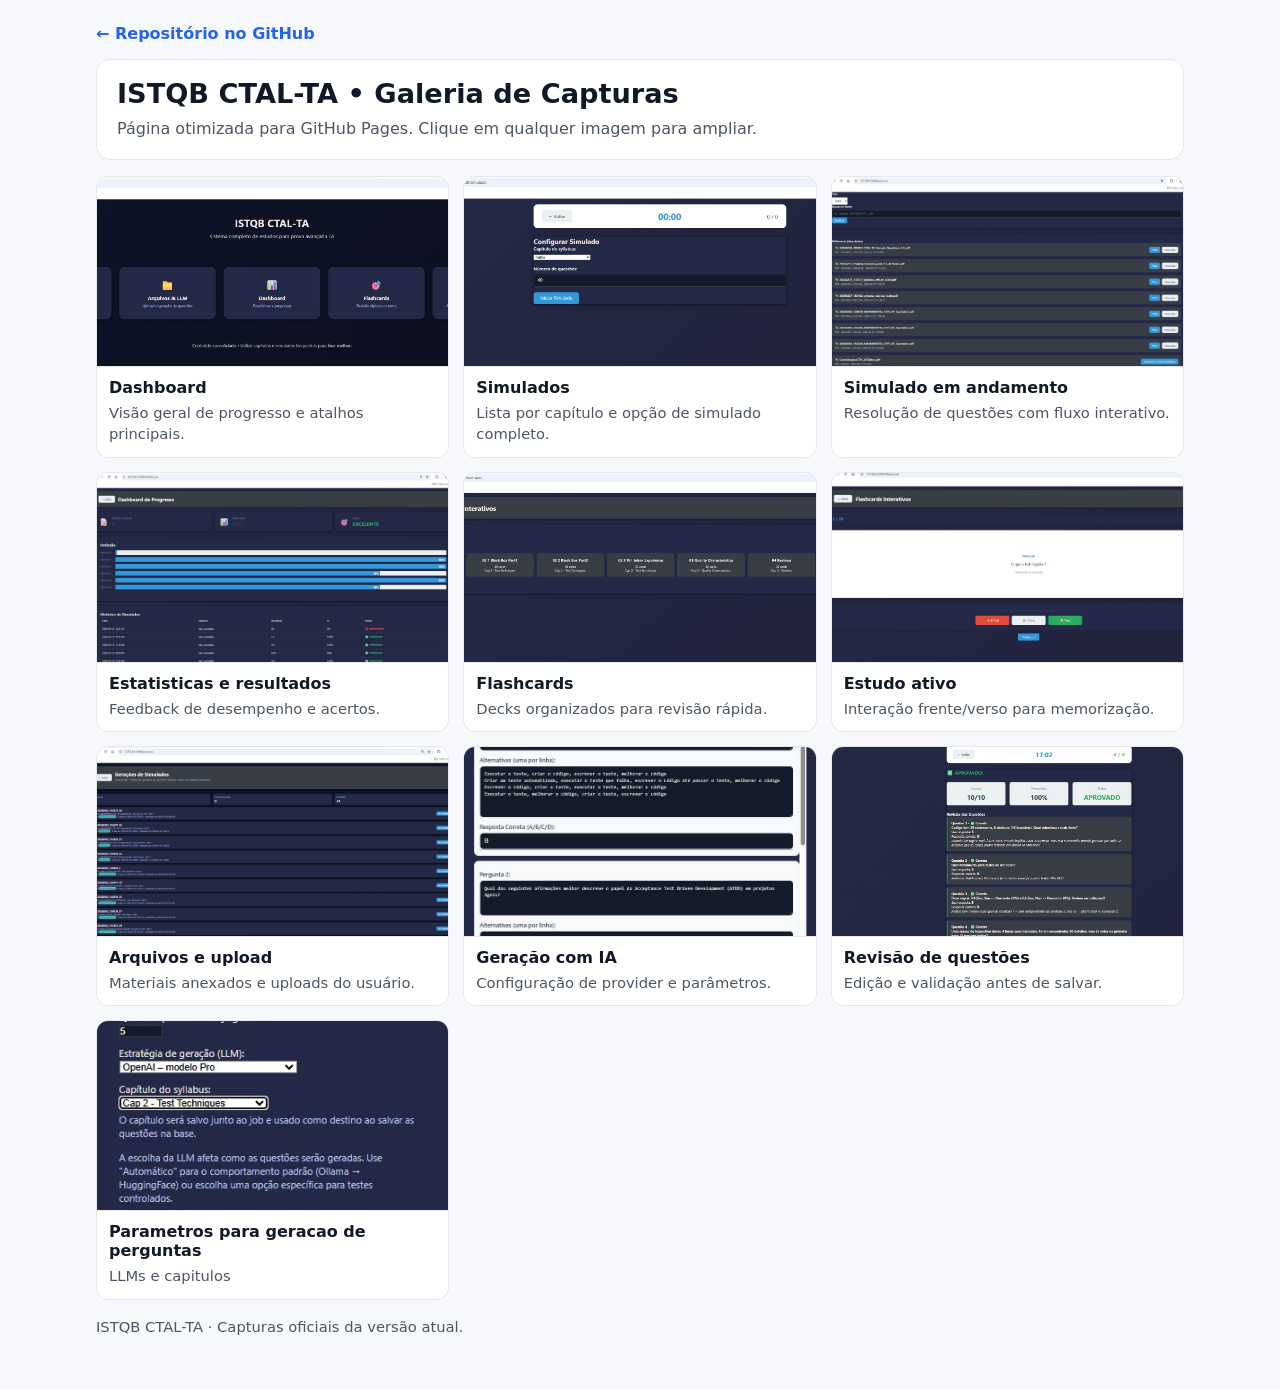
==== commit 1226ae01: "ajustes imagens" ====
--- a/screenshots.html
+++ b/screenshots.html
@@ -160,14 +160,13 @@
             <article class="card"><button data-src="prints/001.jpg"><img loading="lazy" src="prints/001.jpg" alt="Dashboard principal"></button><div class="cap"><h2>Dashboard</h2><p>Visão geral de progresso e atalhos principais.</p></div></article>
             <article class="card"><button data-src="prints/002.jpg"><img loading="lazy" src="prints/002.jpg" alt="Lista de simulados"></button><div class="cap"><h2>Simulados</h2><p>Lista por capítulo e opção de simulado completo.</p></div></article>
             <article class="card"><button data-src="prints/003.jpg"><img loading="lazy" src="prints/003.jpg" alt="Simulado em execução"></button><div class="cap"><h2>Simulado em andamento</h2><p>Resolução de questões com fluxo interativo.</p></div></article>
-            <article class="card"><button data-src="prints/004.jpg"><img loading="lazy" src="prints/004.jpg" alt="Resultado do simulado"></button><div class="cap"><h2>Resultado</h2><p>Feedback de desempenho e acertos.</p></div></article>
+            <article class="card"><button data-src="prints/004.jpg"><img loading="lazy" src="prints/004.jpg" alt="Estatisticas e resultados"></button><div class="cap"><h2>Estatisticas e resultados</h2><p>Feedback de desempenho e acertos.</p></div></article>
             <article class="card"><button data-src="prints/005.jpg"><img loading="lazy" src="prints/005.jpg" alt="Decks de flashcards"></button><div class="cap"><h2>Flashcards</h2><p>Decks organizados para revisão rápida.</p></div></article>
             <article class="card"><button data-src="prints/006.jpg"><img loading="lazy" src="prints/006.jpg" alt="Estudo com flashcards"></button><div class="cap"><h2>Estudo ativo</h2><p>Interação frente/verso para memorização.</p></div></article>
-            <article class="card"><button data-src="prints/007.jpg"><img loading="lazy" src="prints/007.jpg" alt="Biblioteca e upload"></button><div class="cap"><h2>Biblioteca</h2><p>Materiais anexados e uploads do usuário.</p></div></article>
+            <article class="card"><button data-src="prints/007.jpg"><img loading="lazy" src="prints/007.jpg" alt="Arquivos e upload"></button><div class="cap"><h2>Arquivos e upload</h2><p>Materiais anexados e uploads do usuário.</p></div></article>
             <article class="card"><button data-src="prints/08.jpg"><img loading="lazy" src="prints/08.jpg" alt="Configuração de geração IA"></button><div class="cap"><h2>Geração com IA</h2><p>Configuração de provider e parâmetros.</p></div></article>
-            <article class="card"><button data-src="prints/009.jpg"><img loading="lazy" src="prints/009.jpg" alt="Jobs assíncronos"></button><div class="cap"><h2>Jobs assíncronos</h2><p>Acompanhamento do status de gerações.</p></div></article>
             <article class="card"><button data-src="prints/010.jpg"><img loading="lazy" src="prints/010.jpg" alt="Revisão de questões"></button><div class="cap"><h2>Revisão de questões</h2><p>Edição e validação antes de salvar.</p></div></article>
-            <article class="card"><button data-src="prints/011.jpg"><img loading="lazy" src="prints/011.jpg" alt="Plano de estudos"></button><div class="cap"><h2>Plano de estudos</h2><p>Organização do cronograma de aprendizagem.</p></div></article>
+            <article class="card"><button data-src="prints/011.jpg"><img loading="lazy" src="prints/011.jpg" alt="Parametros para geracao de perguntas"></button><div class="cap"><h2>Parametros para geracao de perguntas</h2><p>LLMs e capitulos</p></div></article>
         </section>
 
         <p class="footer">ISTQB CTAL-TA · Capturas oficiais da versão atual.</p>
